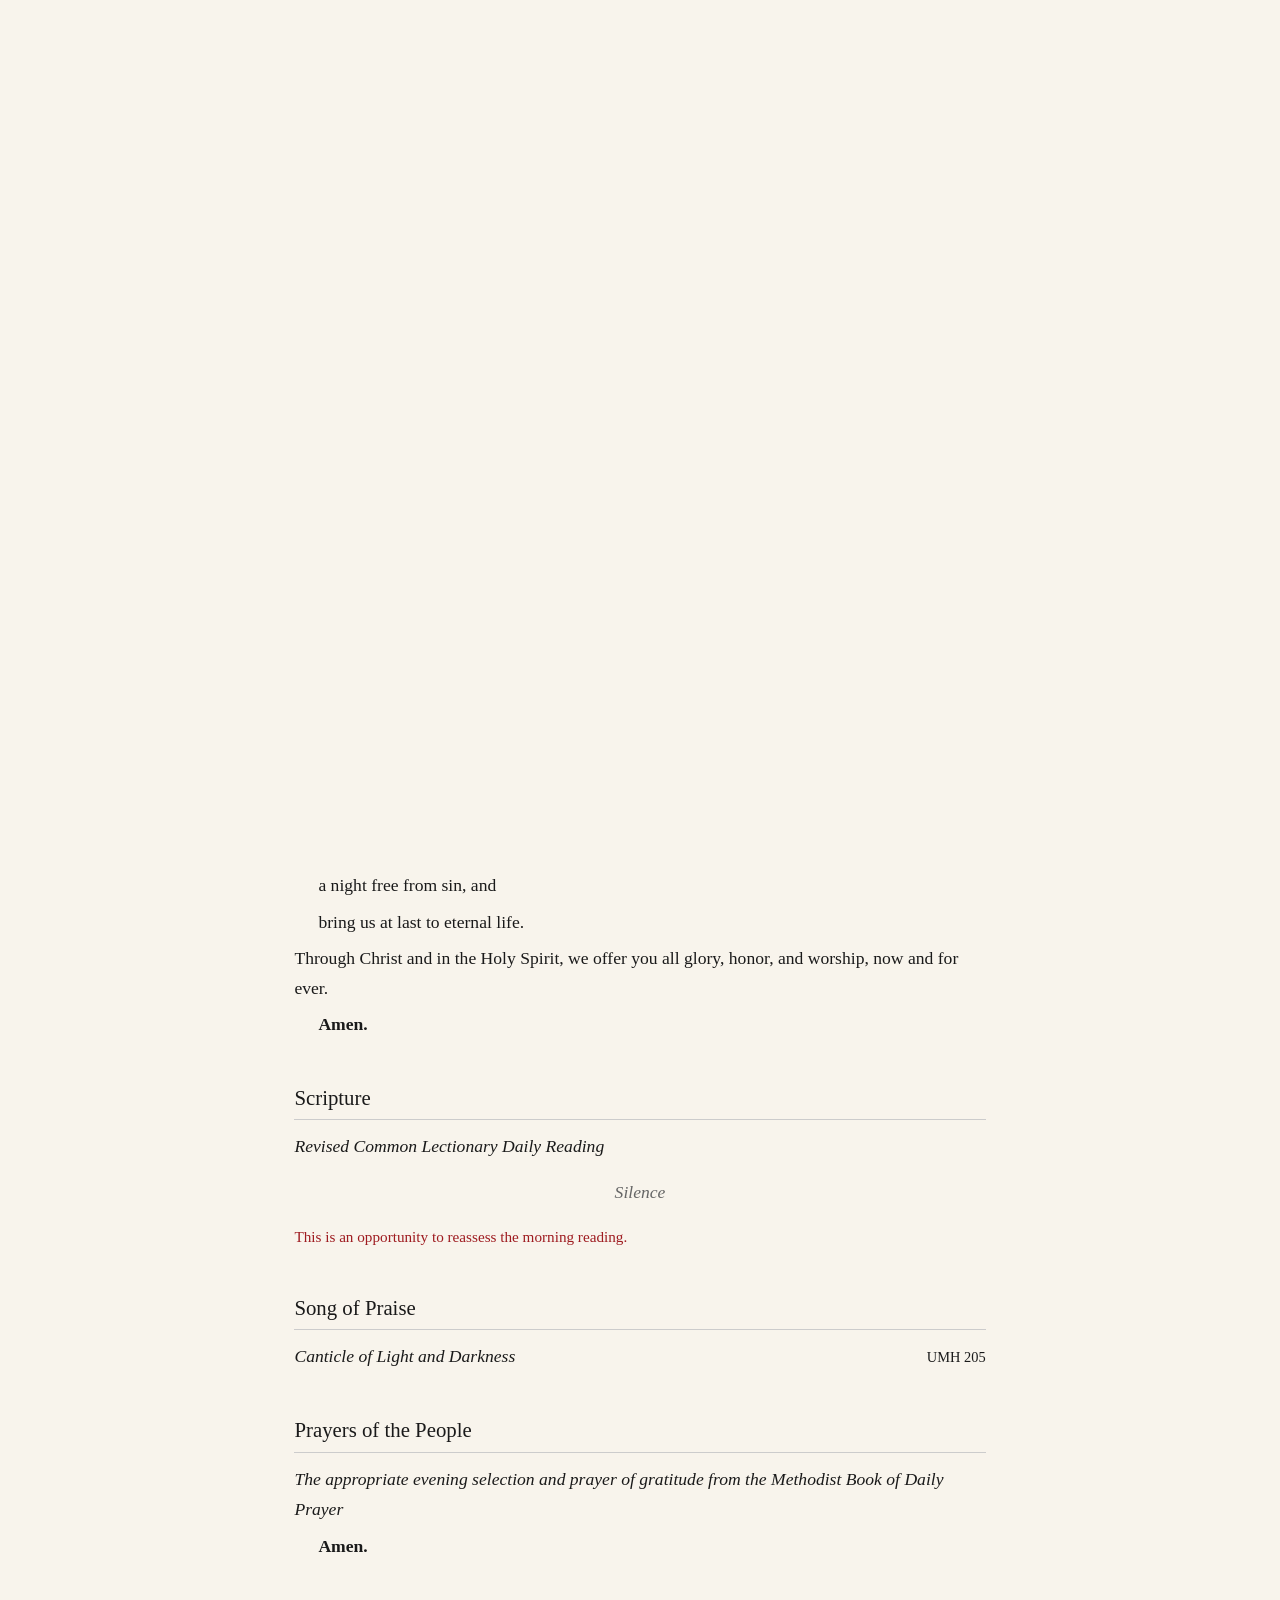
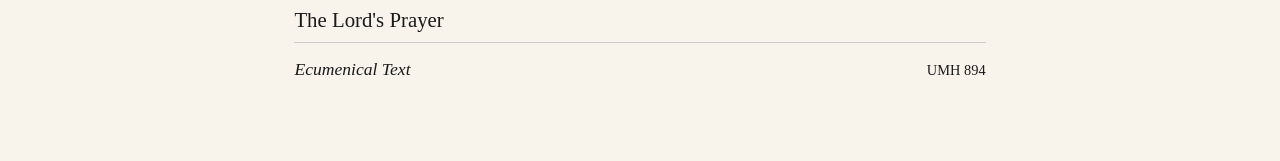
==== docs/evening.html @ 19308565 "adding docs directory in anticipation of github pages publication" ====
<!DOCTYPE html>
<html lang="en">
<head>
<meta charset="utf-8">
<meta name="viewport" content="width=device-width, initial-scale=1">
<title>Evening Praise and Prayer</title>
<link rel="stylesheet" href="style.css">
</head>
<body>
<h1>Evening Praise and Prayer</h1>
<div class="title-rule"></div>
<p class="subtitle">for general lay use</p>

<p class="rubric">A candle may be lighted as the service begins.
The people may stand or sit as they are able.</p>

<h2>Proclamation of the Light</h2>

<div class="litany">
<p class="leader">Light and peace in Jesus Christ.</p>
<p class="people"><strong>Thanks be to God.</strong></p>
</div>

<h2>Evening Hymn</h2>

<div class="hymn"><div class="hymn-line"><em>At the Close of Day</em><span class="ref">UMH 689</span></div></div>

<h2>Prayer of Thanksgiving</h2>

<p class="leader">We praise and thank you, O God, for you are without beginning and without
end.</p>
<p class="indent leader">Through Christ, you created the whole world;</p>
<p class="indent leader">through Christ, you preserve it.</p>
<p class="leader">You made the day for the works of light and the night for the refreshment of
our minds and bodies.</p>
<p class="leader">Keep us now in Christ; grant us</p>
<p class="indent leader">a peaceful evening,</p>
<p class="indent leader">a night free from sin, and</p>
<p class="indent leader">bring us at last to eternal life.</p>
<p class="leader">Through Christ and in the Holy Spirit, we offer you all glory, honor, and
worship, now and for ever.</p>
<p class="people"><strong>Amen.</strong></p>

<h2>Scripture</h2>

<p class="reading"><em>Revised Common Lectionary Daily Reading</em></p>

<p class="silence"><em>Silence</em></p>
<p class="rubric">This is an opportunity to reassess the morning reading.</p>

<h2>Song of Praise</h2>

<div class="hymn"><div class="hymn-line"><em>Canticle of Light and Darkness</em><span class="ref">UMH 205</span></div></div>

<h2>Prayers of the People</h2>

<p class="reading"><em>The appropriate evening selection and prayer of gratitude from the Methodist
Book of Daily Prayer</em></p>

<p class="people"><strong>Amen.</strong></p>

<h2>The Lord's Prayer</h2>

<div class="hymn"><div class="hymn-line"><em>Ecumenical Text</em><span class="ref">UMH 894</span></div></div>
<script>
document.documentElement.classList.add('js');
(function() {
  var blocks = document.body.children;
  for (var i = 0; i < blocks.length; i++) {
    blocks[i].classList.add('fade-block');
  }
  var observer = new IntersectionObserver(function(entries) {
    entries.forEach(function(entry) {
      if (entry.isIntersecting) {
        entry.target.classList.add('visible');
      } else {
        entry.target.classList.remove('visible');
      }
    });
  }, { threshold: 0.1, rootMargin: '0px 0px -5% 0px' });
  for (var i = 0; i < blocks.length; i++) {
    observer.observe(blocks[i]);
  }
})();
</script>
</body>
</html>
---- docs/style.css ----
/* Worship service stylesheet */

:root {
  --rubric: #9E1B20;
  --text: #1a1a1a;
  --bg: #F8F4EC;
  --measure: 42em;
}

* {
  box-sizing: border-box;
}

body {
  font-family: "Palatino Linotype", Palatino, "Book Antiqua", Georgia, serif;
  font-size: 1.1rem;
  line-height: 1.7;
  color: var(--text);
  background: var(--bg);
  max-width: var(--measure);
  margin: 0 auto;
  padding: 2rem 1.5rem 4rem;
}

h1 {
  font-size: 1.8rem;
  font-weight: normal;
  text-align: center;
  margin: 2rem 0 0.5rem;
}

.title-rule {
  width: 35%;
  height: 1px;
  background: var(--rubric);
  margin: 0.25rem auto 0.5rem;
}

h2 {
  font-size: 1.3rem;
  font-weight: normal;
  margin: 2.5rem 0 0.75rem;
  border-bottom: 1px solid #ccc;
  padding-bottom: 0.25rem;
}

p {
  margin: 0.5rem 0;
}

.subtitle {
  text-align: center;
  font-style: italic;
  color: #555;
  margin-bottom: 2rem;
}

.rubric {
  color: var(--rubric);
  font-size: 0.95rem;
}

.rubric-inline {
  color: var(--rubric);
}

.leader {
  margin: 0.4rem 0;
}

.people {
  margin: 0.4rem 0 0.4rem 1.5rem;
}

.hymn {
  margin: 0.75rem 0;
}

.hymn-line {
  display: flex;
  justify-content: space-between;
  align-items: baseline;
  gap: 1em;
}

.hymn-line .ref {
  font-size: 0.9rem;
  font-variant: small-caps;
  white-space: nowrap;
}

.hymn-line .hymn-note {
  font-size: 0.9rem;
  color: var(--rubric);
}

.silence {
  text-align: center;
  font-style: italic;
  color: #666;
  margin: 1rem 0;
}

.reading {
  font-style: italic;
}

.verse {
  margin: 0.3rem 0;
}

.response {
  margin: 0.3rem 0 0.3rem 1.5rem;
}

.litany {
  margin: 1rem 0;
  padding: 0.5rem 0;
}

.psalm {
  margin: 1rem 0;
  padding: 0.5rem 0;
}

.psalm-ref {
  font-style: italic;
  color: #555;
  font-size: 0.95rem;
}

.indent {
  margin-left: 1.5rem;
}

.half-line {
  color: #888;
}

/* --- Scroll fade-in/out --- */
html.js .fade-block {
  opacity: 0;
  transform: translateY(10px);
  transition: opacity 0.6s ease, transform 0.6s ease;
}

html.js .fade-block.visible {
  opacity: 1;
  transform: translateY(0);
}

@media (prefers-reduced-motion: reduce) {
  html.js .fade-block {
    opacity: 1;
    transform: none;
    transition: none;
  }
}
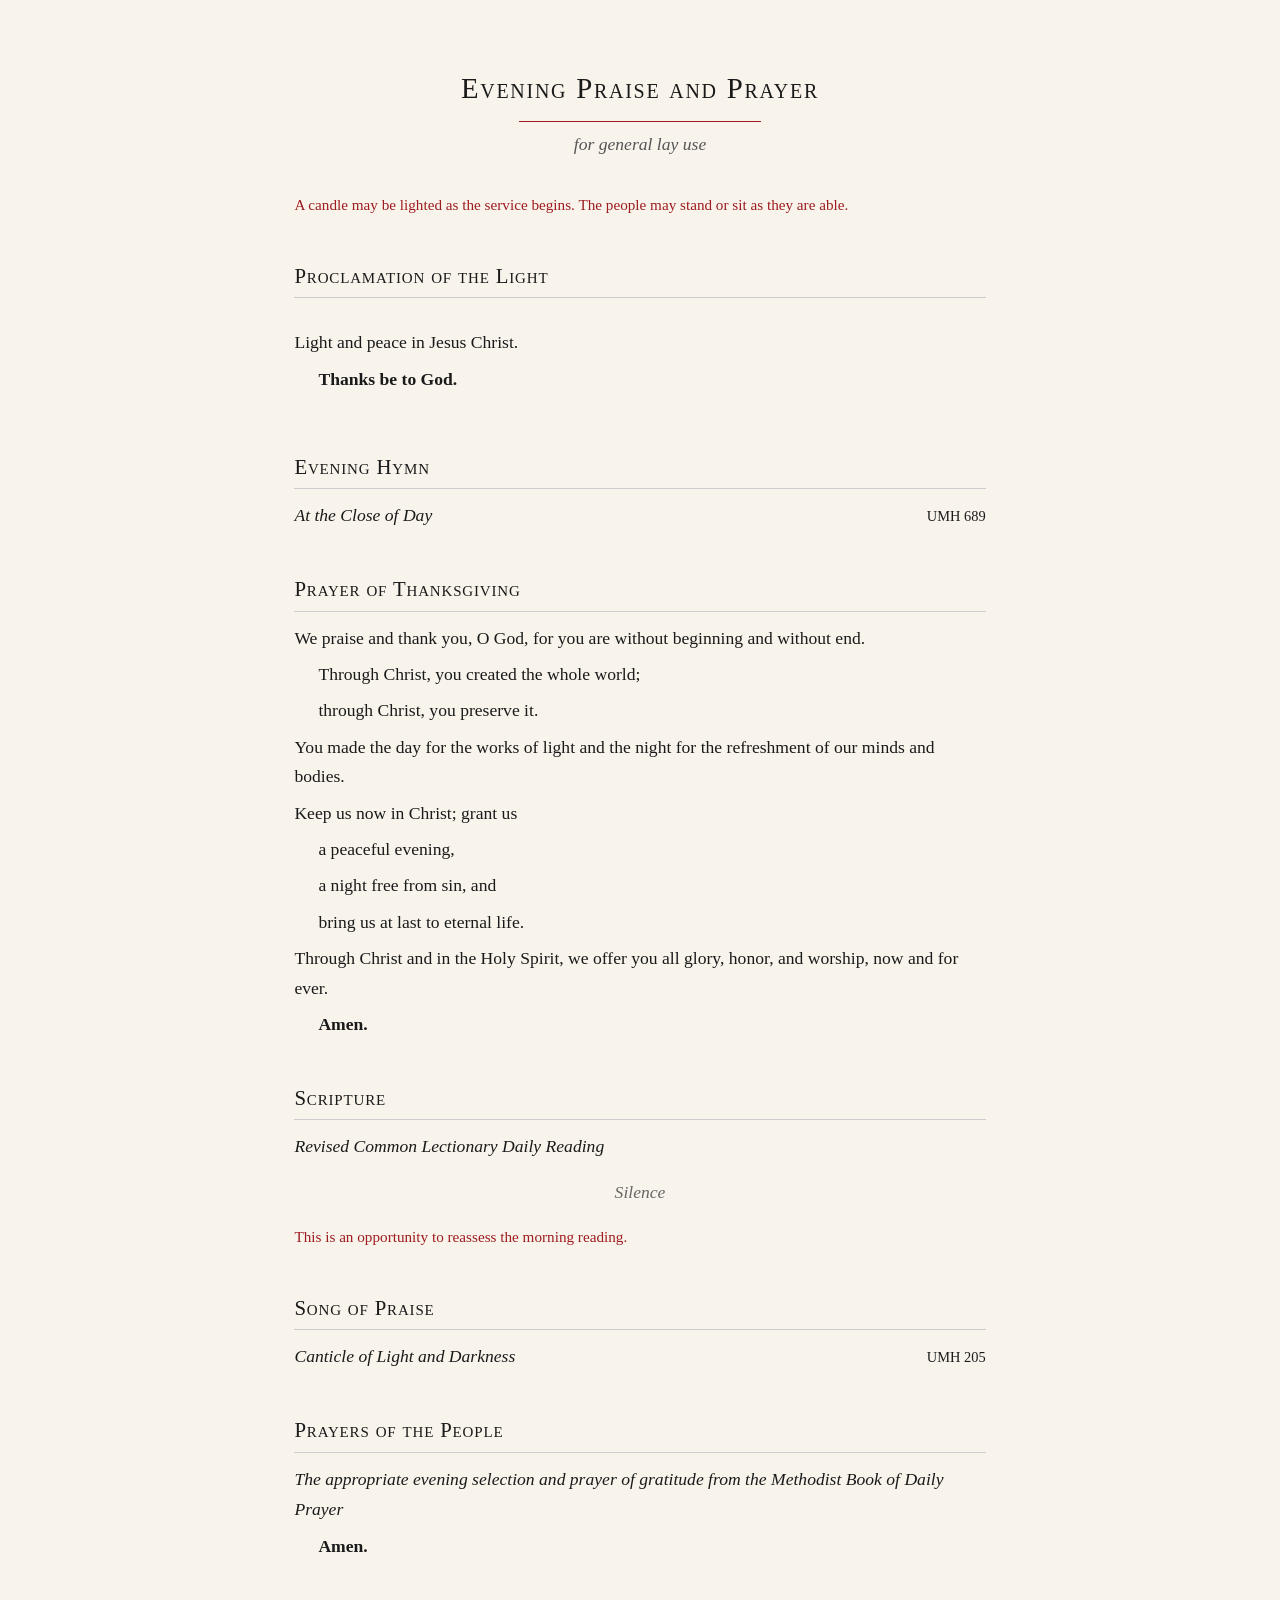
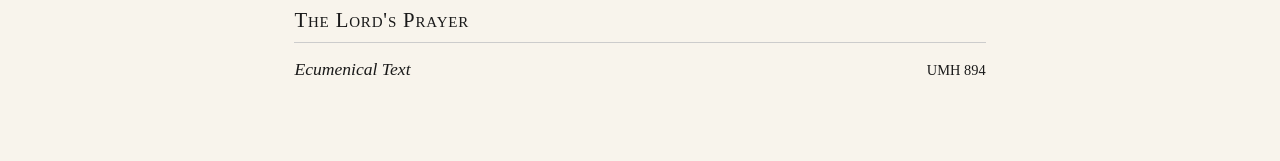
==== commit 30dc74b4: "removing the fade effect. preview of coming attractions: canticles" ====
--- a/docs/evening.html
+++ b/docs/evening.html
@@ -5,6 +5,7 @@
 <meta name="viewport" content="width=device-width, initial-scale=1">
 <title>Evening Praise and Prayer</title>
 <link rel="stylesheet" href="style.css">
+<script src="abcjs-basic-min.js"></script>
 </head>
 <body>
 <h1>Evening Praise and Prayer</h1>
@@ -62,26 +63,5 @@
 <h2>The Lord's Prayer</h2>
 
 <div class="hymn"><div class="hymn-line"><em>Ecumenical Text</em><span class="ref">UMH 894</span></div></div>
-<script>
-document.documentElement.classList.add('js');
-(function() {
-  var blocks = document.body.children;
-  for (var i = 0; i < blocks.length; i++) {
-    blocks[i].classList.add('fade-block');
-  }
-  var observer = new IntersectionObserver(function(entries) {
-    entries.forEach(function(entry) {
-      if (entry.isIntersecting) {
-        entry.target.classList.add('visible');
-      } else {
-        entry.target.classList.remove('visible');
-      }
-    });
-  }, { threshold: 0.1, rootMargin: '0px 0px -5% 0px' });
-  for (var i = 0; i < blocks.length; i++) {
-    observer.observe(blocks[i]);
-  }
-})();
-</script>
 </body>
 </html>
--- a/docs/style.css
+++ b/docs/style.css
@@ -25,6 +25,8 @@
 h1 {
   font-size: 1.8rem;
   font-weight: normal;
+  font-variant: small-caps;
+  letter-spacing: 0.06em;
   text-align: center;
   margin: 2rem 0 0.5rem;
 }
@@ -39,6 +41,8 @@
 h2 {
   font-size: 1.3rem;
   font-weight: normal;
+  font-variant: small-caps;
+  letter-spacing: 0.04em;
   margin: 2.5rem 0 0.75rem;
   border-bottom: 1px solid #ccc;
   padding-bottom: 0.25rem;
@@ -137,22 +141,68 @@
   color: #888;
 }
 
-/* --- Scroll fade-in/out --- */
-html.js .fade-block {
-  opacity: 0;
-  transform: translateY(10px);
-  transition: opacity 0.6s ease, transform 0.6s ease;
-}
-
-html.js .fade-block.visible {
-  opacity: 1;
-  transform: translateY(0);
-}
-
-@media (prefers-reduced-motion: reduce) {
-  html.js .fade-block {
-    opacity: 1;
-    transform: none;
-    transition: none;
-  }
-}
+.index-links {
+  margin: 2.5rem 0;
+  text-align: center;
+}
+
+.index-links a {
+  display: block;
+  font-size: 1.15rem;
+  font-variant: small-caps;
+  letter-spacing: 0.04em;
+  color: var(--text);
+  text-decoration: none;
+  padding: 0.6rem 0;
+  border-bottom: 1px solid #ddd;
+}
+
+.index-links a:first-child {
+  border-top: 1px solid #ddd;
+}
+
+.index-links a:active {
+  color: var(--rubric);
+}
+
+/* --- Music notation (\Melody → ABC.js) --- */
+
+.melody {
+  margin: 1rem 0;
+  padding: 0.75rem 0;
+  border-top: 1px solid #d8d2c6;
+  border-bottom: 1px solid #d8d2c6;
+}
+
+/* ABC source: always present in the DOM (offline fallback + hand-reading).
+   Visible by default so a failed render never leaves a blank block;
+   hidden once .melody gains class="rendered" (set by the render script). */
+.melody .melody-abc {
+  font-family: inherit;
+  font-size: 0.85rem;
+  white-space: pre-wrap;
+  color: #888;
+  background: #f4f0e8;
+  padding: 0.5rem;
+  border: 1px solid #e0d9cc;
+  margin: 0;
+}
+
+/* ABC.js injects a <div class="abcjs"> with an <svg>.  Hidden until the
+   render script has actually filled it, so the source is the default. */
+.melody .abcjs { display: none; }
+.melody.rendered  .abcjs      { display: block; }
+.melody.rendered  .melody-abc { display: none;  }
+
+.melody .abcjs {
+  overflow-x: auto !important;           /* keep very wide staves scrollable on narrow screens */
+  overflow-y: hidden !important;
+  -webkit-overflow-scrolling: touch;
+  touch-action: pan-x;
+}
+
+.melody .abcjs svg {
+  min-width: 500px;
+  height: auto;
+}
+
